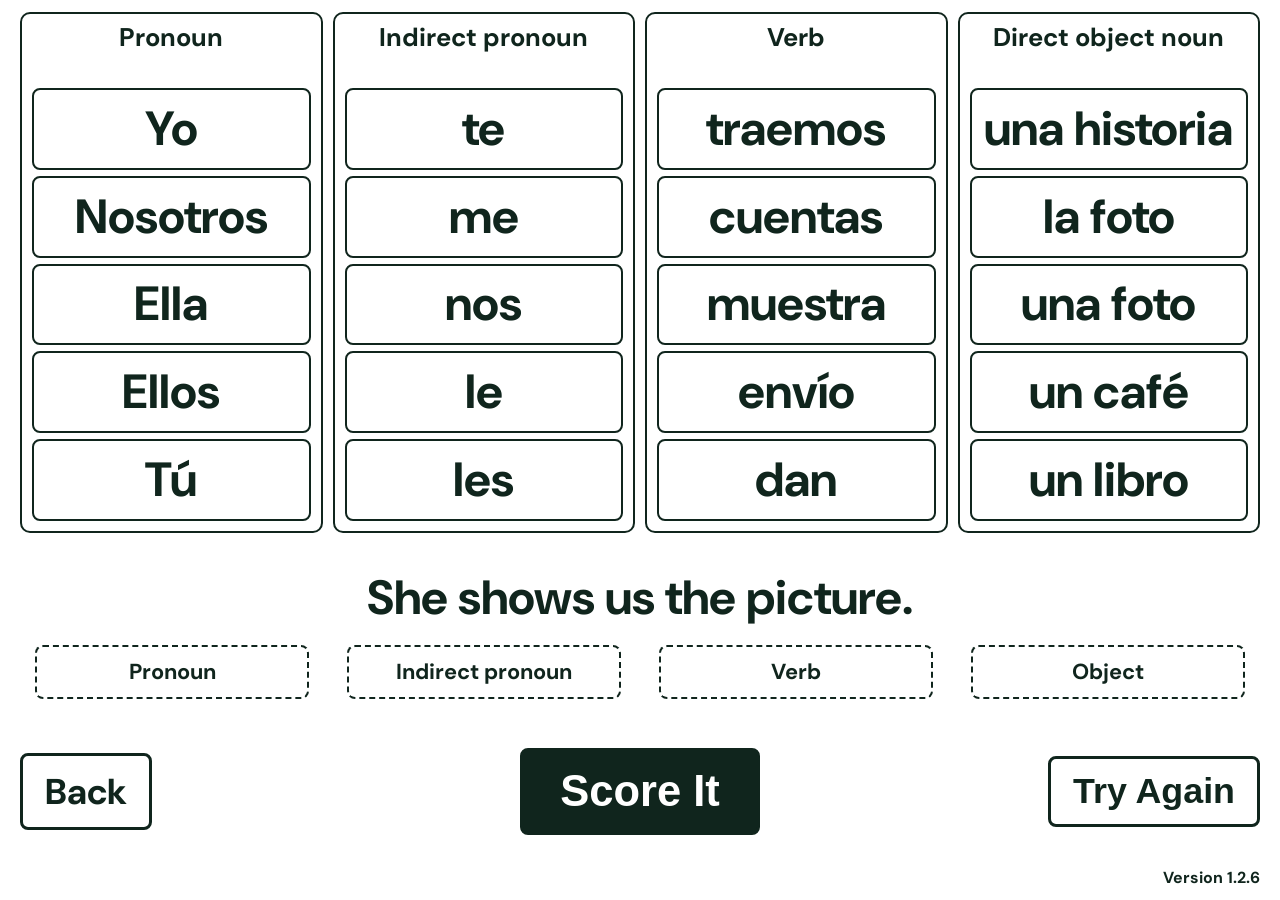
==== exercise2.html @ bd026aa3 "Center Exercise 2 English sentence" ====
<!doctype html>
<html lang="en">
<head>
  <meta charset="utf-8">
  <meta name="viewport" content="width=device-width, initial-scale=1">
  <meta name="theme-color" content="#f8f4ec">
  <title>Exercise 2 · Build Spanish sentences</title>
  <link rel="stylesheet" href="styles.css">
  <link rel="stylesheet" href="exercise2.css">
  <script src="sentences.js" defer></script>
  <script src="exercise2.js" defer></script>
</head>
<body>
  <main>
    <section class="word-bank" aria-label="Spanish word bank">
      <div class="word-column" data-column="subject"><h2>Pronoun</h2><div class="word-list"></div></div>
      <div class="word-column" data-column="indirect"><h2>Indirect pronoun</h2><div class="word-list"></div></div>
      <div class="word-column" data-column="verb"><h2>Verb</h2><div class="word-list"></div></div>
      <div class="word-column" data-column="object"><h2>Direct object noun</h2><div class="word-list"></div></div>
    </section>
    <section id="sentences" class="exercise-sentences" aria-label="English sentences to translate"></section>
    <div class="practice-actions"><a class="action-button secondary back-button" href="index.html">Back</a><button class="action-button" id="check" type="button">Score It</button><button class="action-button" id="next" type="button" hidden>Next Sentence</button><button class="action-button secondary reset-button" id="reset" type="button">Try Again</button></div>
    <output id="score" aria-live="polite"></output>
    <footer class="version">Version 1.2.6</footer>
  </main>
</body>
</html>
---- styles.css ----
@import url('https://fonts.googleapis.com/css2?family=DM+Sans:wght@700&family=Fraunces:opsz,wght@9..144,600&display=swap');
:root{--cream:#fff;--green:#10251d;--line:#516858}*{box-sizing:border-box}body{margin:0;background:var(--cream);color:var(--green);font-family:"DM Sans",Arial,sans-serif;font-weight:700}main{width:100%;padding:24px 32px}.sentence-list{display:grid}article{padding:32px 0 38px;border-bottom:2px solid var(--line)}article:last-child{border-bottom:0}h1,p{font-size:clamp(42px,5vw,58px);line-height:1.25;font-weight:700}h1{margin:0 0 12px;font-family:Fraunces,Georgia,serif}p{margin:0}mark{padding:0;background:transparent;color:var(--green);text-decoration:underline;text-decoration-thickness:.1em;text-underline-offset:.12em}@media(max-width:650px){main{padding:12px 16px}article{padding:26px 0 30px}h1,p{font-size:clamp(37px,9vw,50px)}}
.action-button{display:inline-block;margin:36px 0 48px;padding:20px 30px;border:3px solid var(--green);border-radius:8px;background:var(--green);color:var(--cream);font-size:clamp(34px,4vw,48px);font-weight:700;text-decoration:none}.action-button:hover,.action-button:focus-visible{background:var(--cream);color:var(--green)}
.exercise-links{display:flex;flex-wrap:wrap;gap:18px}
:focus-visible{outline:4px solid #a45b00;outline-offset:3px}
---- exercise2.css ----
main{min-height:100dvh;display:flex;flex-direction:column;padding:12px 20px}
.word-bank{display:grid;grid-template-columns:repeat(4,minmax(0,1fr));gap:10px;flex:1;min-height:340px;margin:0 0 12px}
.word-column{display:flex;flex-direction:column;min-width:0;padding:10px;border:2px solid var(--green);border-radius:10px}
.word-column h2{min-height:2.2em;margin:0 0 8px;font-size:clamp(18px,2vw,26px);line-height:1.1;text-align:center}
.word-list{display:grid;grid-template-rows:repeat(5,minmax(0,1fr));gap:6px;flex:1;min-height:0}
.word,.slot{border:2px solid var(--green);border-radius:8px;background:var(--cream);color:var(--green);font-family:inherit;font-weight:700;text-align:center;cursor:pointer}
.word{width:100%;height:100%;min-height:0;padding:2px 4px;font-size:clamp(28px,3.8vw,48px);line-height:1.05;overflow-wrap:anywhere}
.word:hover,.word:focus-visible,.word.selected,.slot:hover,.slot:focus-visible{background:#dbe8d9}
.word.selected{outline:4px solid #a45b00;outline-offset:0}
.word.used{background:#dbe8d9}
.exercise-sentences{margin-top:16px}
.exercise-sentences,.practice-actions,#score{position:relative;top:12px}
.exercise-sentences article{padding:0;border:0}
.exercise-sentences h2{margin:0 0 22px;font-family:"DM Sans",Arial,sans-serif;font-size:clamp(28px,3.8vw,48px);font-weight:700;line-height:1.05;text-align:center}
.slots{display:grid;grid-template-columns:repeat(4,minmax(0,1fr));gap:8px}
.slot{width:90%;min-height:54px;padding:2px 4px;justify-self:center;font-size:clamp(28px,3.8vw,48px);line-height:1.05;overflow-wrap:anywhere;border-style:dashed}
.slot:not(.filled){font-size:clamp(16px,1.7vw,22px)}
.slot.filled{border-style:solid}
.slot.correct{border-color:#17603a;background:#e1f1e5}
.slot.incorrect{border-color:#922219;background:#fff0ec}
.feedback{display:block;min-height:1.3em;margin-top:6px;font-size:clamp(17px,2vw,22px)}
.feedback.incorrect{color:#922219}
.practice-actions{display:grid;grid-template-columns:1fr auto 1fr;align-items:center;gap:8px;margin-top:14px}
.practice-actions .action-button{margin:0;padding:12px 22px;font-size:clamp(26px,2.8vw,36px);cursor:pointer}
.practice-actions .secondary{background:transparent;color:var(--green)}
.back-button{grid-column:1;justify-self:start}
#check,#next{grid-column:2;grid-row:1;justify-self:center}
#check{min-width:240px;padding:16px 30px;font-size:clamp(32px,3.4vw,44px)}
.reset-button{grid-column:3;justify-self:end}
#score{display:block;min-height:1.4em;margin-top:5px;font-size:clamp(20px,2.4vw,28px)}
.version{margin-top:auto;font-size:16px;text-align:right}
[hidden]{display:none!important}
@media(max-width:650px){main{padding:8px}.word-bank{gap:4px;min-height:300px;margin-bottom:8px}.word-column{padding:4px}.word-column h2{min-height:3.3em;margin-bottom:3px;font-size:clamp(12px,3.2vw,18px)}.word-list{gap:4px}.word{font-size:clamp(18px,4.8vw,27px);padding:1px;line-height:1}.exercise-sentences{margin-top:10px}.exercise-sentences h2{margin-bottom:16px;font-size:clamp(18px,4.8vw,27px)}.slots{gap:4px}.slot{min-height:46px;font-size:clamp(18px,4.8vw,27px)}.slot:not(.filled){font-size:clamp(12px,3vw,16px)}.practice-actions .action-button{font-size:20px;padding:8px 10px}#check{min-width:130px;padding:12px;font-size:24px}.version{font-size:13px}}
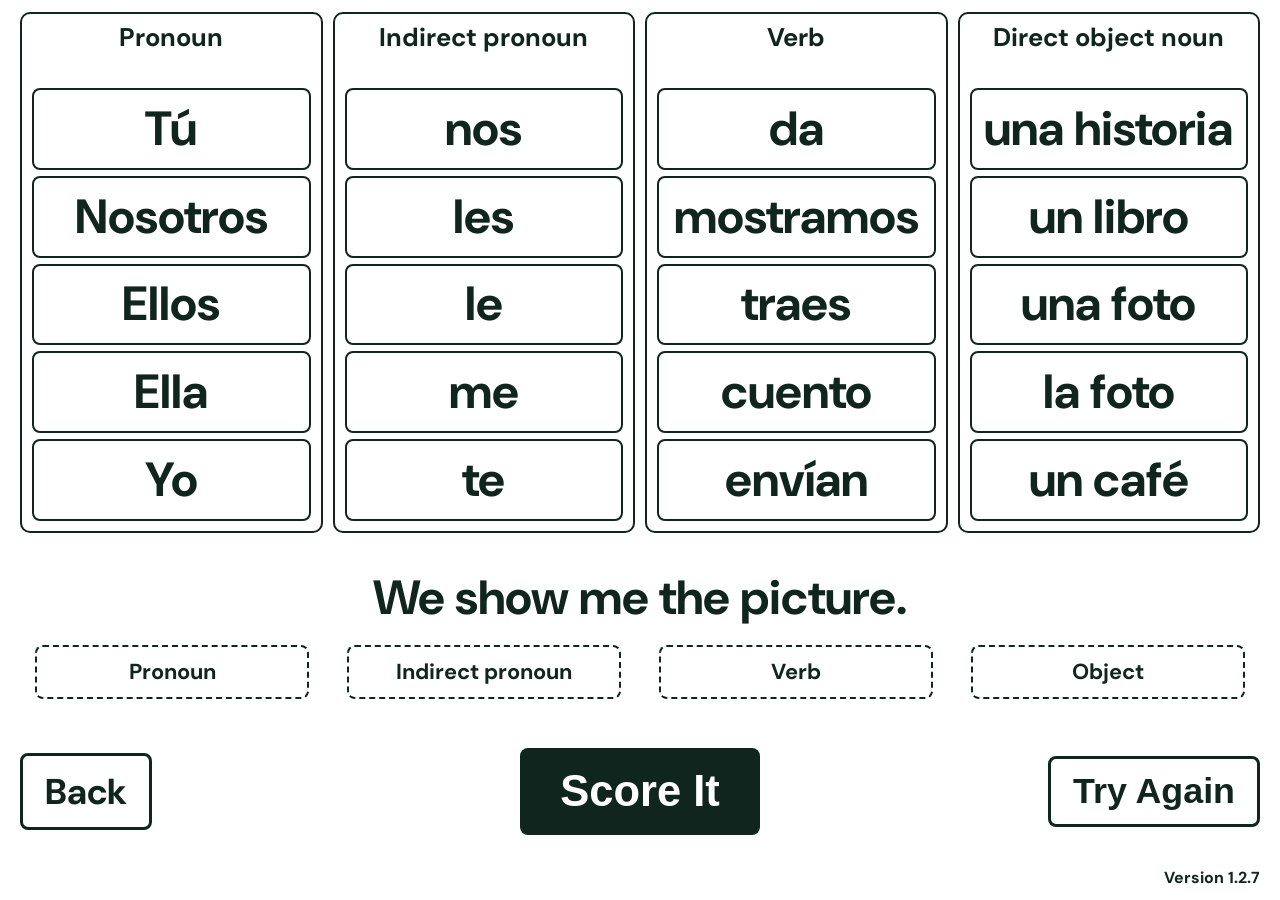
==== commit 3b1da862: "Color Exercise 2 feedback and reveal correct words" ====
--- a/exercise2.html
+++ b/exercise2.html
@@ -21,7 +21,7 @@
     <section id="sentences" class="exercise-sentences" aria-label="English sentences to translate"></section>
     <div class="practice-actions"><a class="action-button secondary back-button" href="index.html">Back</a><button class="action-button" id="check" type="button">Score It</button><button class="action-button" id="next" type="button" hidden>Next Sentence</button><button class="action-button secondary reset-button" id="reset" type="button">Try Again</button></div>
     <output id="score" aria-live="polite"></output>
-    <footer class="version">Version 1.2.6</footer>
+    <footer class="version">Version 1.2.7</footer>
   </main>
 </body>
 </html>
--- a/exercise2.css
+++ b/exercise2.css
@@ -12,6 +12,8 @@
 .exercise-sentences,.practice-actions,#score{position:relative;top:12px}
 .exercise-sentences article{padding:0;border:0}
 .exercise-sentences h2{margin:0 0 22px;font-family:"DM Sans",Arial,sans-serif;font-size:clamp(28px,3.8vw,48px);font-weight:700;line-height:1.05;text-align:center}
+.exercise-sentences h2.correct{color:#17603a}
+.exercise-sentences h2.incorrect{color:#922219}
 .slots{display:grid;grid-template-columns:repeat(4,minmax(0,1fr));gap:8px}
 .slot{width:90%;min-height:54px;padding:2px 4px;justify-self:center;font-size:clamp(28px,3.8vw,48px);line-height:1.05;overflow-wrap:anywhere;border-style:dashed}
 .slot:not(.filled){font-size:clamp(16px,1.7vw,22px)}
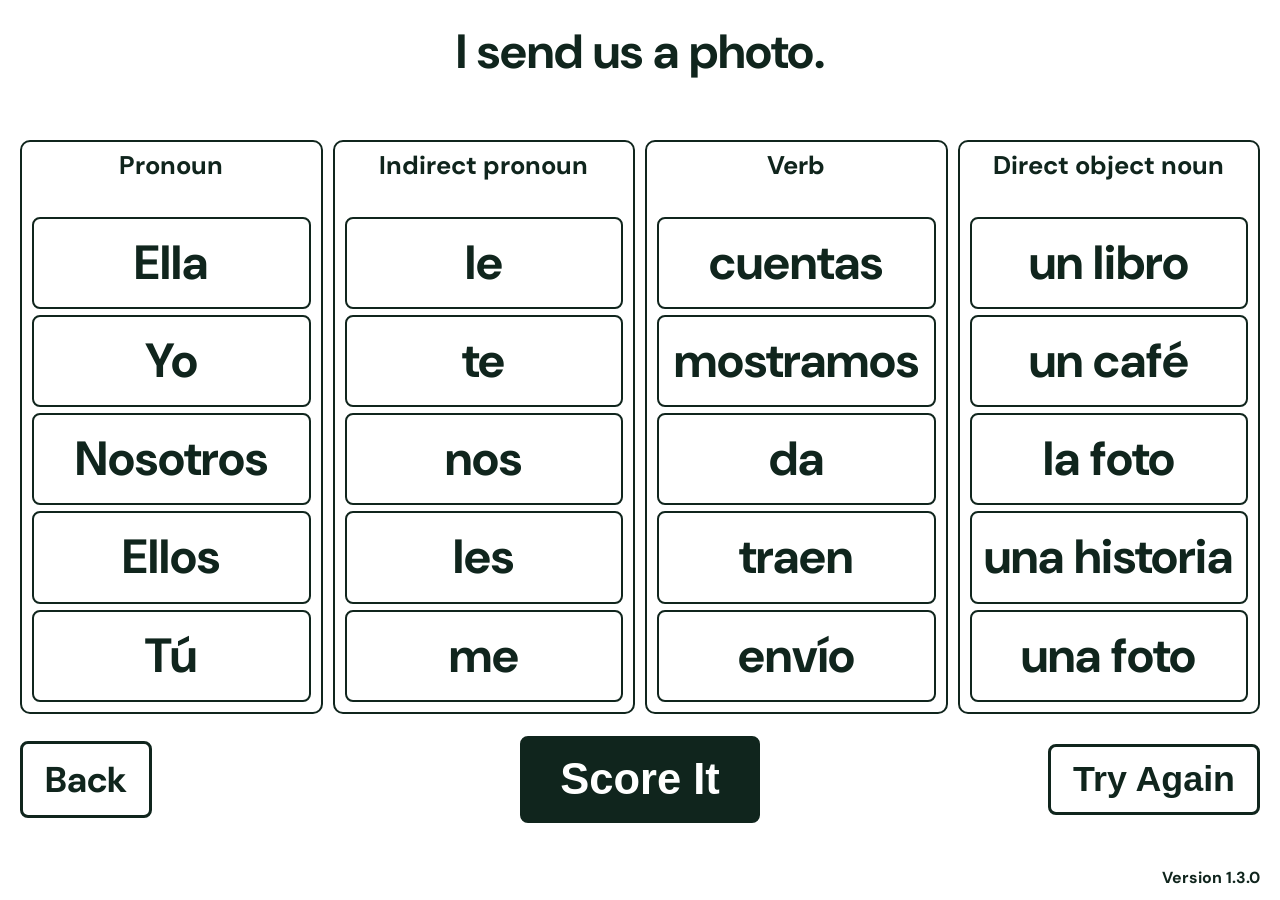
==== commit d8499475: "Use column selections in Exercise 2" ====
--- a/exercise2.html
+++ b/exercise2.html
@@ -12,16 +12,16 @@
 </head>
 <body>
   <main>
+    <section id="sentences" class="exercise-sentences" aria-label="English sentence to translate"></section>
     <section class="word-bank" aria-label="Spanish word bank">
       <div class="word-column" data-column="subject"><h2>Pronoun</h2><div class="word-list"></div></div>
       <div class="word-column" data-column="indirect"><h2>Indirect pronoun</h2><div class="word-list"></div></div>
       <div class="word-column" data-column="verb"><h2>Verb</h2><div class="word-list"></div></div>
       <div class="word-column" data-column="object"><h2>Direct object noun</h2><div class="word-list"></div></div>
     </section>
-    <section id="sentences" class="exercise-sentences" aria-label="English sentences to translate"></section>
     <div class="practice-actions"><a class="action-button secondary back-button" href="index.html">Back</a><button class="action-button" id="check" type="button">Score It</button><button class="action-button" id="next" type="button" hidden>Next Sentence</button><button class="action-button secondary reset-button" id="reset" type="button">Try Again</button></div>
     <output id="score" aria-live="polite"></output>
-    <footer class="version">Version 1.2.7</footer>
+    <footer class="version">Version 1.3.0</footer>
   </main>
 </body>
 </html>
--- a/exercise2.css
+++ b/exercise2.css
@@ -1,28 +1,20 @@
 main{min-height:100dvh;display:flex;flex-direction:column;padding:12px 20px}
-.word-bank{display:grid;grid-template-columns:repeat(4,minmax(0,1fr));gap:10px;flex:1;min-height:340px;margin:0 0 12px}
+.exercise-sentences{padding:14px 0 8px;text-align:center}
+.exercise-sentences h2{margin:0;font-family:"DM Sans",Arial,sans-serif;font-size:clamp(28px,3.8vw,48px);font-weight:700;line-height:1.1}
+.exercise-sentences h2.correct{color:#17603a}
+.exercise-sentences h2.incorrect{color:#922219}
+.feedback{display:block;min-height:1.4em;margin-top:6px;font-size:clamp(18px,2vw,24px)}
+.feedback.incorrect{color:#922219}
+.word-bank{display:grid;grid-template-columns:repeat(4,minmax(0,1fr));gap:10px;flex:1;min-height:340px;margin:14px 0}
 .word-column{display:flex;flex-direction:column;min-width:0;padding:10px;border:2px solid var(--green);border-radius:10px}
 .word-column h2{min-height:2.2em;margin:0 0 8px;font-size:clamp(18px,2vw,26px);line-height:1.1;text-align:center}
 .word-list{display:grid;grid-template-rows:repeat(5,minmax(0,1fr));gap:6px;flex:1;min-height:0}
-.word,.slot{border:2px solid var(--green);border-radius:8px;background:var(--cream);color:var(--green);font-family:inherit;font-weight:700;text-align:center;cursor:pointer}
-.word{width:100%;height:100%;min-height:0;padding:2px 4px;font-size:clamp(28px,3.8vw,48px);line-height:1.05;overflow-wrap:anywhere}
-.word:hover,.word:focus-visible,.word.selected,.slot:hover,.slot:focus-visible{background:#dbe8d9}
-.word.selected{outline:4px solid #a45b00;outline-offset:0}
-.word.used{background:#dbe8d9}
-.exercise-sentences{margin-top:16px}
-.exercise-sentences,.practice-actions,#score{position:relative;top:12px}
-.exercise-sentences article{padding:0;border:0}
-.exercise-sentences h2{margin:0 0 22px;font-family:"DM Sans",Arial,sans-serif;font-size:clamp(28px,3.8vw,48px);font-weight:700;line-height:1.05;text-align:center}
-.exercise-sentences h2.correct{color:#17603a}
-.exercise-sentences h2.incorrect{color:#922219}
-.slots{display:grid;grid-template-columns:repeat(4,minmax(0,1fr));gap:8px}
-.slot{width:90%;min-height:54px;padding:2px 4px;justify-self:center;font-size:clamp(28px,3.8vw,48px);line-height:1.05;overflow-wrap:anywhere;border-style:dashed}
-.slot:not(.filled){font-size:clamp(16px,1.7vw,22px)}
-.slot.filled{border-style:solid}
-.slot.correct{border-color:#17603a;background:#e1f1e5}
-.slot.incorrect{border-color:#922219;background:#fff0ec}
-.feedback{display:block;min-height:1.3em;margin-top:6px;font-size:clamp(17px,2vw,22px)}
-.feedback.incorrect{color:#922219}
-.practice-actions{display:grid;grid-template-columns:1fr auto 1fr;align-items:center;gap:8px;margin-top:14px}
+.word{width:100%;height:100%;min-height:0;padding:2px 4px;border:2px solid var(--green);border-radius:8px;background:var(--cream);color:var(--green);font-family:inherit;font-size:clamp(28px,3.8vw,48px);font-weight:700;line-height:1.05;text-align:center;overflow-wrap:anywhere;cursor:pointer}
+.word:hover,.word:focus-visible{background:#dbe8d9}
+.word.selected{background:#dbe8d9;outline:4px solid #a45b00;outline-offset:0}
+.word.answer{background:#e1f1e5;border-color:#17603a;outline:4px solid #17603a;outline-offset:0}
+.word.incorrect{background:#fff0ec;border-color:#922219;outline-color:#922219}
+.practice-actions{display:grid;grid-template-columns:1fr auto 1fr;align-items:center;gap:8px;margin-top:8px}
 .practice-actions .action-button{margin:0;padding:12px 22px;font-size:clamp(26px,2.8vw,36px);cursor:pointer}
 .practice-actions .secondary{background:transparent;color:var(--green)}
 .back-button{grid-column:1;justify-self:start}
@@ -32,4 +24,4 @@
 #score{display:block;min-height:1.4em;margin-top:5px;font-size:clamp(20px,2.4vw,28px)}
 .version{margin-top:auto;font-size:16px;text-align:right}
 [hidden]{display:none!important}
-@media(max-width:650px){main{padding:8px}.word-bank{gap:4px;min-height:300px;margin-bottom:8px}.word-column{padding:4px}.word-column h2{min-height:3.3em;margin-bottom:3px;font-size:clamp(12px,3.2vw,18px)}.word-list{gap:4px}.word{font-size:clamp(18px,4.8vw,27px);padding:1px;line-height:1}.exercise-sentences{margin-top:10px}.exercise-sentences h2{margin-bottom:16px;font-size:clamp(18px,4.8vw,27px)}.slots{gap:4px}.slot{min-height:46px;font-size:clamp(18px,4.8vw,27px)}.slot:not(.filled){font-size:clamp(12px,3vw,16px)}.practice-actions .action-button{font-size:20px;padding:8px 10px}#check{min-width:130px;padding:12px;font-size:24px}.version{font-size:13px}}
+@media(max-width:650px){main{padding:8px}.exercise-sentences{padding:8px 0 4px}.exercise-sentences h2{font-size:clamp(18px,4.8vw,27px)}.word-bank{gap:4px;min-height:300px;margin:8px 0}.word-column{padding:4px}.word-column h2{min-height:3.3em;margin-bottom:3px;font-size:clamp(12px,3.2vw,18px)}.word-list{gap:4px}.word{font-size:clamp(18px,4.8vw,27px);padding:1px;line-height:1}.practice-actions .action-button{font-size:20px;padding:8px 10px}#check{min-width:130px;padding:12px;font-size:24px}.version{font-size:13px}}
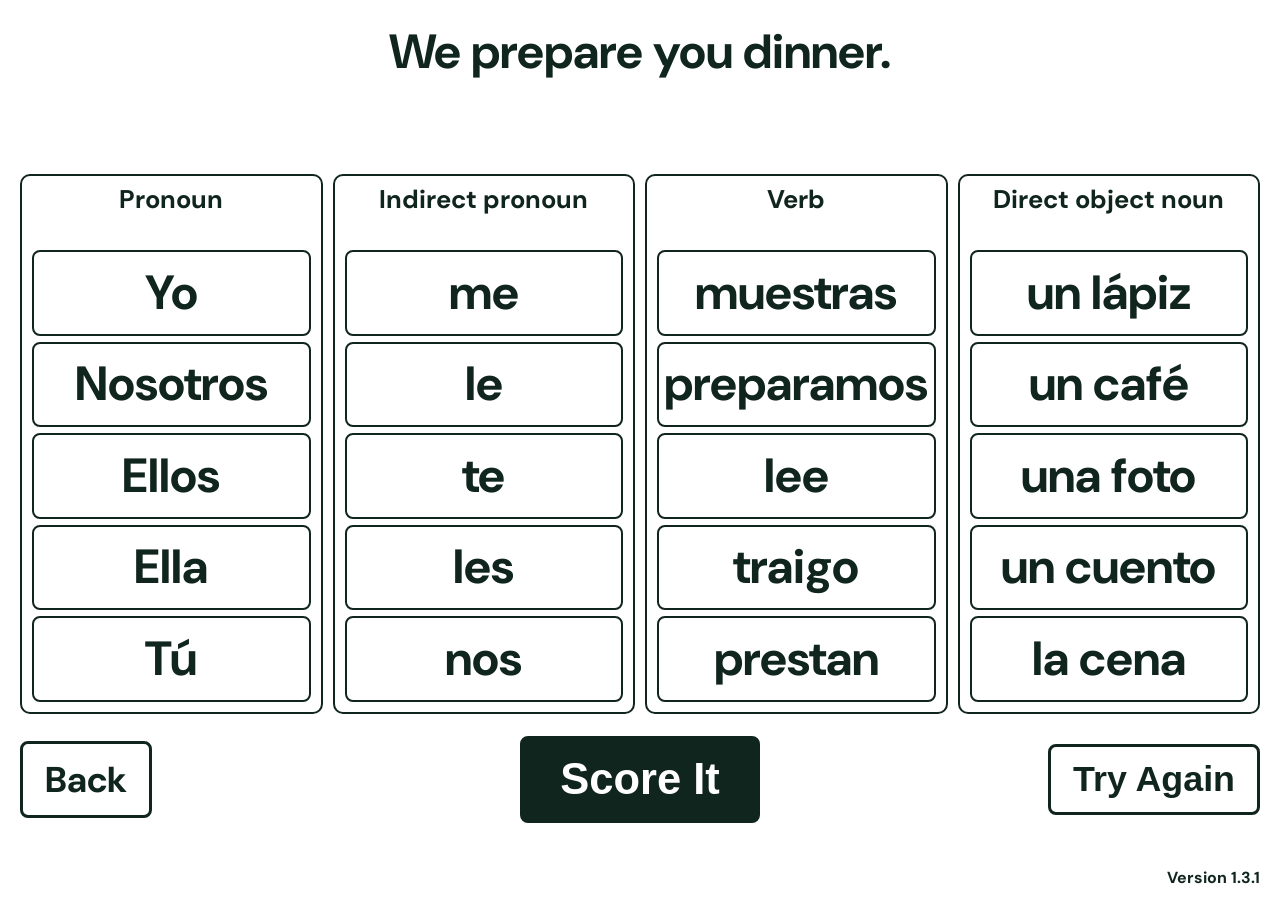
==== commit f9a4a8f6: "Expand beginner sentences and clarify incorrect feedback" ====
--- a/exercise2.html
+++ b/exercise2.html
@@ -21,7 +21,7 @@
     </section>
     <div class="practice-actions"><a class="action-button secondary back-button" href="index.html">Back</a><button class="action-button" id="check" type="button">Score It</button><button class="action-button" id="next" type="button" hidden>Next Sentence</button><button class="action-button secondary reset-button" id="reset" type="button">Try Again</button></div>
     <output id="score" aria-live="polite"></output>
-    <footer class="version">Version 1.3.0</footer>
+    <footer class="version">Version 1.3.1</footer>
   </main>
 </body>
 </html>
--- a/exercise2.css
+++ b/exercise2.css
@@ -3,7 +3,8 @@
 .exercise-sentences h2{margin:0;font-family:"DM Sans",Arial,sans-serif;font-size:clamp(28px,3.8vw,48px);font-weight:700;line-height:1.1}
 .exercise-sentences h2.correct{color:#17603a}
 .exercise-sentences h2.incorrect{color:#922219}
-.feedback{display:block;min-height:1.4em;margin-top:6px;font-size:clamp(18px,2vw,24px)}
+.feedback{display:block;min-height:1.4em;margin-top:6px;font-family:"DM Sans",Arial,sans-serif;font-size:clamp(28px,3.8vw,48px);font-weight:700;line-height:1.1;white-space:pre-line}
+.feedback.correct{color:#17603a}
 .feedback.incorrect{color:#922219}
 .word-bank{display:grid;grid-template-columns:repeat(4,minmax(0,1fr));gap:10px;flex:1;min-height:340px;margin:14px 0}
 .word-column{display:flex;flex-direction:column;min-width:0;padding:10px;border:2px solid var(--green);border-radius:10px}
@@ -24,4 +25,4 @@
 #score{display:block;min-height:1.4em;margin-top:5px;font-size:clamp(20px,2.4vw,28px)}
 .version{margin-top:auto;font-size:16px;text-align:right}
 [hidden]{display:none!important}
-@media(max-width:650px){main{padding:8px}.exercise-sentences{padding:8px 0 4px}.exercise-sentences h2{font-size:clamp(18px,4.8vw,27px)}.word-bank{gap:4px;min-height:300px;margin:8px 0}.word-column{padding:4px}.word-column h2{min-height:3.3em;margin-bottom:3px;font-size:clamp(12px,3.2vw,18px)}.word-list{gap:4px}.word{font-size:clamp(18px,4.8vw,27px);padding:1px;line-height:1}.practice-actions .action-button{font-size:20px;padding:8px 10px}#check{min-width:130px;padding:12px;font-size:24px}.version{font-size:13px}}
+@media(max-width:650px){main{padding:8px}.exercise-sentences{padding:8px 0 4px}.exercise-sentences h2,.feedback{font-size:clamp(18px,4.8vw,27px)}.word-bank{gap:4px;min-height:300px;margin:8px 0}.word-column{padding:4px}.word-column h2{min-height:3.3em;margin-bottom:3px;font-size:clamp(12px,3.2vw,18px)}.word-list{gap:4px}.word{font-size:clamp(18px,4.8vw,27px);padding:1px;line-height:1}.practice-actions .action-button{font-size:20px;padding:8px 10px}#check{min-width:130px;padding:12px;font-size:24px}.version{font-size:13px}}
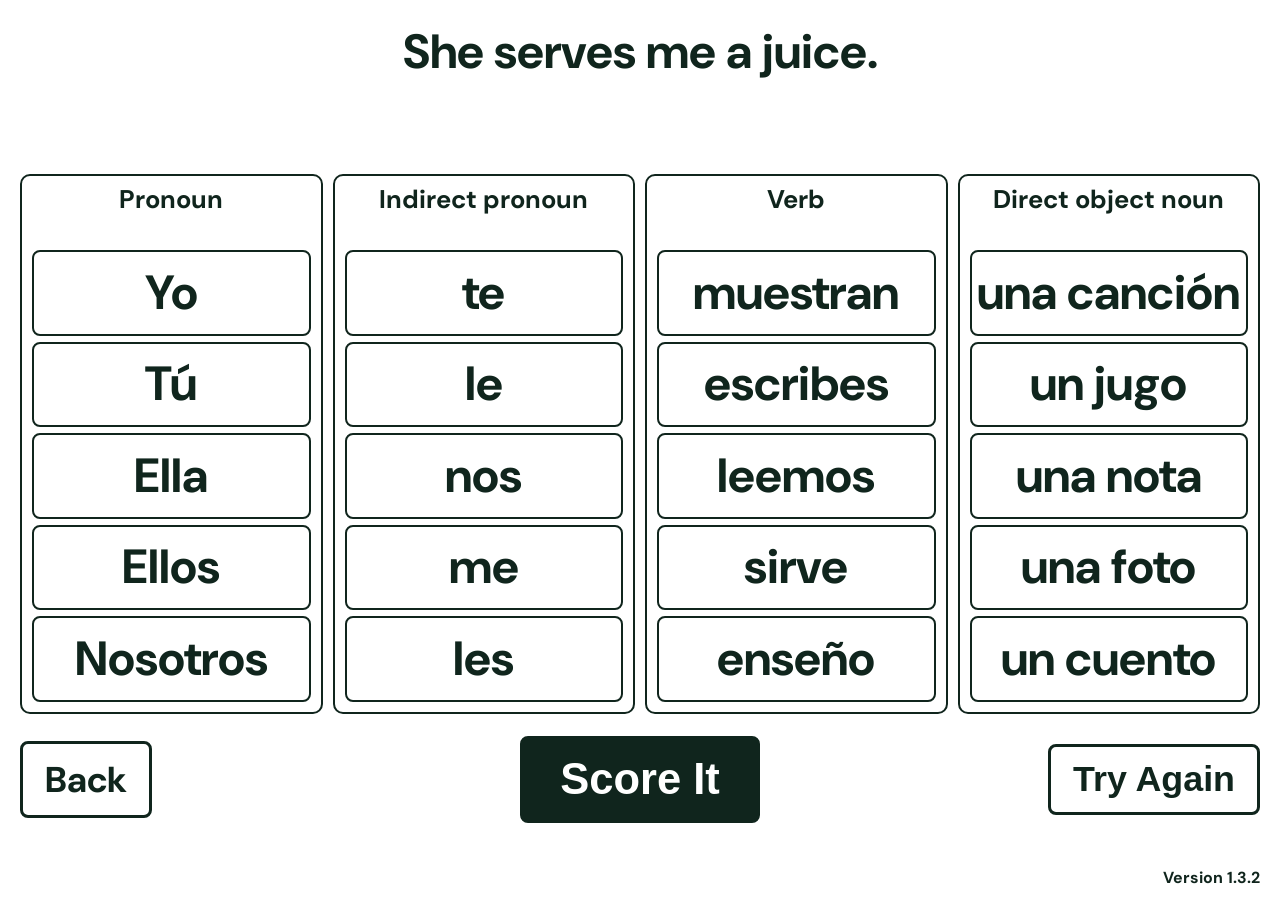
==== commit afe7e683: "Require all four word choices before scoring" ====
--- a/exercise2.html
+++ b/exercise2.html
@@ -21,7 +21,7 @@
     </section>
     <div class="practice-actions"><a class="action-button secondary back-button" href="index.html">Back</a><button class="action-button" id="check" type="button">Score It</button><button class="action-button" id="next" type="button" hidden>Next Sentence</button><button class="action-button secondary reset-button" id="reset" type="button">Try Again</button></div>
     <output id="score" aria-live="polite"></output>
-    <footer class="version">Version 1.3.1</footer>
+    <footer class="version">Version 1.3.2</footer>
   </main>
 </body>
 </html>
--- a/exercise2.css
+++ b/exercise2.css
@@ -6,6 +6,7 @@
 .feedback{display:block;min-height:1.4em;margin-top:6px;font-family:"DM Sans",Arial,sans-serif;font-size:clamp(28px,3.8vw,48px);font-weight:700;line-height:1.1;white-space:pre-line}
 .feedback.correct{color:#17603a}
 .feedback.incorrect{color:#922219}
+.feedback.prompt{font-size:clamp(18px,2vw,24px)}
 .word-bank{display:grid;grid-template-columns:repeat(4,minmax(0,1fr));gap:10px;flex:1;min-height:340px;margin:14px 0}
 .word-column{display:flex;flex-direction:column;min-width:0;padding:10px;border:2px solid var(--green);border-radius:10px}
 .word-column h2{min-height:2.2em;margin:0 0 8px;font-size:clamp(18px,2vw,26px);line-height:1.1;text-align:center}
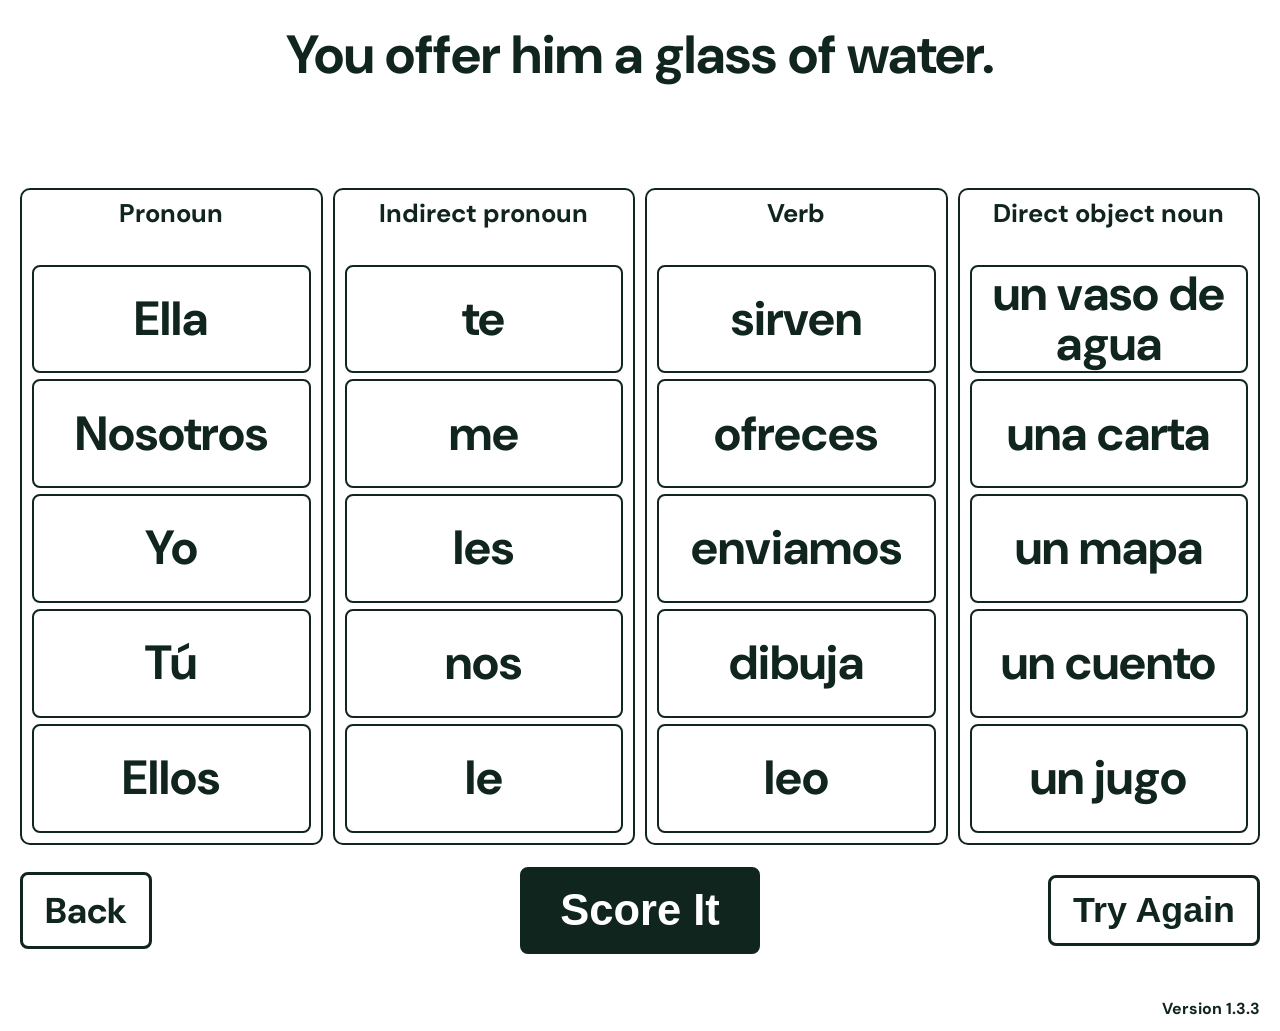
==== commit 51c74517: "Increase Exercise 2 prompt font size" ====
--- a/exercise2.html
+++ b/exercise2.html
@@ -21,7 +21,7 @@
     </section>
     <div class="practice-actions"><a class="action-button secondary back-button" href="index.html">Back</a><button class="action-button" id="check" type="button">Score It</button><button class="action-button" id="next" type="button" hidden>Next Sentence</button><button class="action-button secondary reset-button" id="reset" type="button">Try Again</button></div>
     <output id="score" aria-live="polite"></output>
-    <footer class="version">Version 1.3.2</footer>
+    <footer class="version">Version 1.3.3</footer>
   </main>
 </body>
 </html>
--- a/exercise2.css
+++ b/exercise2.css
@@ -1,9 +1,9 @@
 main{min-height:100dvh;display:flex;flex-direction:column;padding:12px 20px}
 .exercise-sentences{padding:14px 0 8px;text-align:center}
-.exercise-sentences h2{margin:0;font-family:"DM Sans",Arial,sans-serif;font-size:clamp(28px,3.8vw,48px);font-weight:700;line-height:1.1}
+.exercise-sentences h2{margin:0;font-family:"DM Sans",Arial,sans-serif;font-size:clamp(32px,4.2vw,56px);font-weight:700;line-height:1.1}
 .exercise-sentences h2.correct{color:#17603a}
 .exercise-sentences h2.incorrect{color:#922219}
-.feedback{display:block;min-height:1.4em;margin-top:6px;font-family:"DM Sans",Arial,sans-serif;font-size:clamp(28px,3.8vw,48px);font-weight:700;line-height:1.1;white-space:pre-line}
+.feedback{display:block;min-height:1.4em;margin-top:6px;font-family:"DM Sans",Arial,sans-serif;font-size:clamp(32px,4.2vw,56px);font-weight:700;line-height:1.1;white-space:pre-line}
 .feedback.correct{color:#17603a}
 .feedback.incorrect{color:#922219}
 .feedback.prompt{font-size:clamp(18px,2vw,24px)}
@@ -26,4 +26,4 @@
 #score{display:block;min-height:1.4em;margin-top:5px;font-size:clamp(20px,2.4vw,28px)}
 .version{margin-top:auto;font-size:16px;text-align:right}
 [hidden]{display:none!important}
-@media(max-width:650px){main{padding:8px}.exercise-sentences{padding:8px 0 4px}.exercise-sentences h2,.feedback{font-size:clamp(18px,4.8vw,27px)}.word-bank{gap:4px;min-height:300px;margin:8px 0}.word-column{padding:4px}.word-column h2{min-height:3.3em;margin-bottom:3px;font-size:clamp(12px,3.2vw,18px)}.word-list{gap:4px}.word{font-size:clamp(18px,4.8vw,27px);padding:1px;line-height:1}.practice-actions .action-button{font-size:20px;padding:8px 10px}#check{min-width:130px;padding:12px;font-size:24px}.version{font-size:13px}}
+@media(max-width:650px){main{padding:8px}.exercise-sentences{padding:8px 0 4px}.exercise-sentences h2,.feedback{font-size:clamp(20px,5.4vw,31px)}.word-bank{gap:4px;min-height:300px;margin:8px 0}.word-column{padding:4px}.word-column h2{min-height:3.3em;margin-bottom:3px;font-size:clamp(12px,3.2vw,18px)}.word-list{gap:4px}.word{font-size:clamp(18px,4.8vw,27px);padding:1px;line-height:1}.practice-actions .action-button{font-size:20px;padding:8px 10px}#check{min-width:130px;padding:12px;font-size:24px}.version{font-size:13px}}
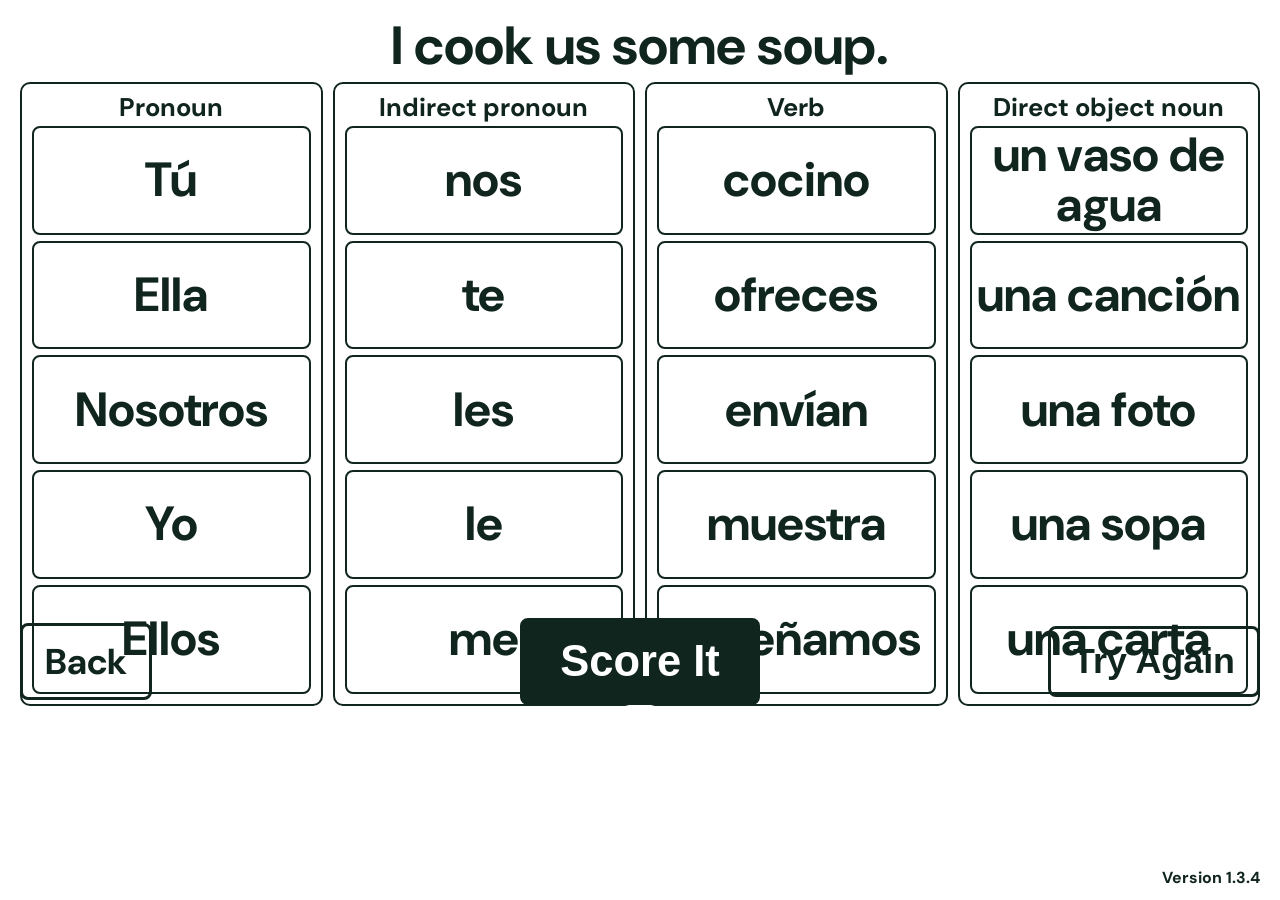
==== commit bf4dcdf4: "Compact Exercise 2 chart to fit viewport" ====
--- a/exercise2.html
+++ b/exercise2.html
@@ -21,7 +21,7 @@
     </section>
     <div class="practice-actions"><a class="action-button secondary back-button" href="index.html">Back</a><button class="action-button" id="check" type="button">Score It</button><button class="action-button" id="next" type="button" hidden>Next Sentence</button><button class="action-button secondary reset-button" id="reset" type="button">Try Again</button></div>
     <output id="score" aria-live="polite"></output>
-    <footer class="version">Version 1.3.3</footer>
+    <footer class="version">Version 1.3.4</footer>
   </main>
 </body>
 </html>
--- a/exercise2.css
+++ b/exercise2.css
@@ -1,15 +1,16 @@
-main{min-height:100dvh;display:flex;flex-direction:column;padding:12px 20px}
-.exercise-sentences{padding:14px 0 8px;text-align:center}
-.exercise-sentences h2{margin:0;font-family:"DM Sans",Arial,sans-serif;font-size:clamp(32px,4.2vw,56px);font-weight:700;line-height:1.1}
+main{height:100dvh;display:flex;flex-direction:column;padding:12px 20px}
+.exercise-sentences{padding:8px 0 0;text-align:center}
+.exercise-sentences h2{margin:0;font-family:"DM Sans",Arial,sans-serif;font-size:clamp(32px,4.2vw,56px);font-weight:700;line-height:1}
 .exercise-sentences h2.correct{color:#17603a}
 .exercise-sentences h2.incorrect{color:#922219}
 .feedback{display:block;min-height:1.4em;margin-top:6px;font-family:"DM Sans",Arial,sans-serif;font-size:clamp(32px,4.2vw,56px);font-weight:700;line-height:1.1;white-space:pre-line}
 .feedback.correct{color:#17603a}
 .feedback.incorrect{color:#922219}
 .feedback.prompt{font-size:clamp(18px,2vw,24px)}
-.word-bank{display:grid;grid-template-columns:repeat(4,minmax(0,1fr));gap:10px;flex:1;min-height:340px;margin:14px 0}
+.feedback:empty{display:none}
+.word-bank{display:grid;grid-template-columns:repeat(4,minmax(0,1fr));gap:10px;flex:1;min-height:0;max-height:520px;margin:8px 0}
 .word-column{display:flex;flex-direction:column;min-width:0;padding:10px;border:2px solid var(--green);border-radius:10px}
-.word-column h2{min-height:2.2em;margin:0 0 8px;font-size:clamp(18px,2vw,26px);line-height:1.1;text-align:center}
+.word-column h2{min-height:1.1em;margin:0 0 4px;font-size:clamp(18px,2vw,26px);line-height:1.1;text-align:center}
 .word-list{display:grid;grid-template-rows:repeat(5,minmax(0,1fr));gap:6px;flex:1;min-height:0}
 .word{width:100%;height:100%;min-height:0;padding:2px 4px;border:2px solid var(--green);border-radius:8px;background:var(--cream);color:var(--green);font-family:inherit;font-size:clamp(28px,3.8vw,48px);font-weight:700;line-height:1.05;text-align:center;overflow-wrap:anywhere;cursor:pointer}
 .word:hover,.word:focus-visible{background:#dbe8d9}
@@ -24,6 +25,7 @@
 #check{min-width:240px;padding:16px 30px;font-size:clamp(32px,3.4vw,44px)}
 .reset-button{grid-column:3;justify-self:end}
 #score{display:block;min-height:1.4em;margin-top:5px;font-size:clamp(20px,2.4vw,28px)}
+#score:empty{display:none}
 .version{margin-top:auto;font-size:16px;text-align:right}
 [hidden]{display:none!important}
-@media(max-width:650px){main{padding:8px}.exercise-sentences{padding:8px 0 4px}.exercise-sentences h2,.feedback{font-size:clamp(20px,5.4vw,31px)}.word-bank{gap:4px;min-height:300px;margin:8px 0}.word-column{padding:4px}.word-column h2{min-height:3.3em;margin-bottom:3px;font-size:clamp(12px,3.2vw,18px)}.word-list{gap:4px}.word{font-size:clamp(18px,4.8vw,27px);padding:1px;line-height:1}.practice-actions .action-button{font-size:20px;padding:8px 10px}#check{min-width:130px;padding:12px;font-size:24px}.version{font-size:13px}}
+@media(max-width:650px){main{padding:8px}.exercise-sentences{padding:6px 0 0}.exercise-sentences h2,.feedback{font-size:clamp(20px,5.4vw,31px)}.word-bank{gap:4px;max-height:470px;margin:6px 0}.word-column{padding:4px}.word-column h2{min-height:3em;margin-bottom:2px;font-size:clamp(12px,3.2vw,18px)}.word-list{gap:4px}.word{font-size:clamp(18px,4.8vw,27px);padding:1px;line-height:1}.practice-actions .action-button{font-size:20px;padding:8px 10px}#check{min-width:130px;padding:12px;font-size:24px}.version{font-size:13px}}
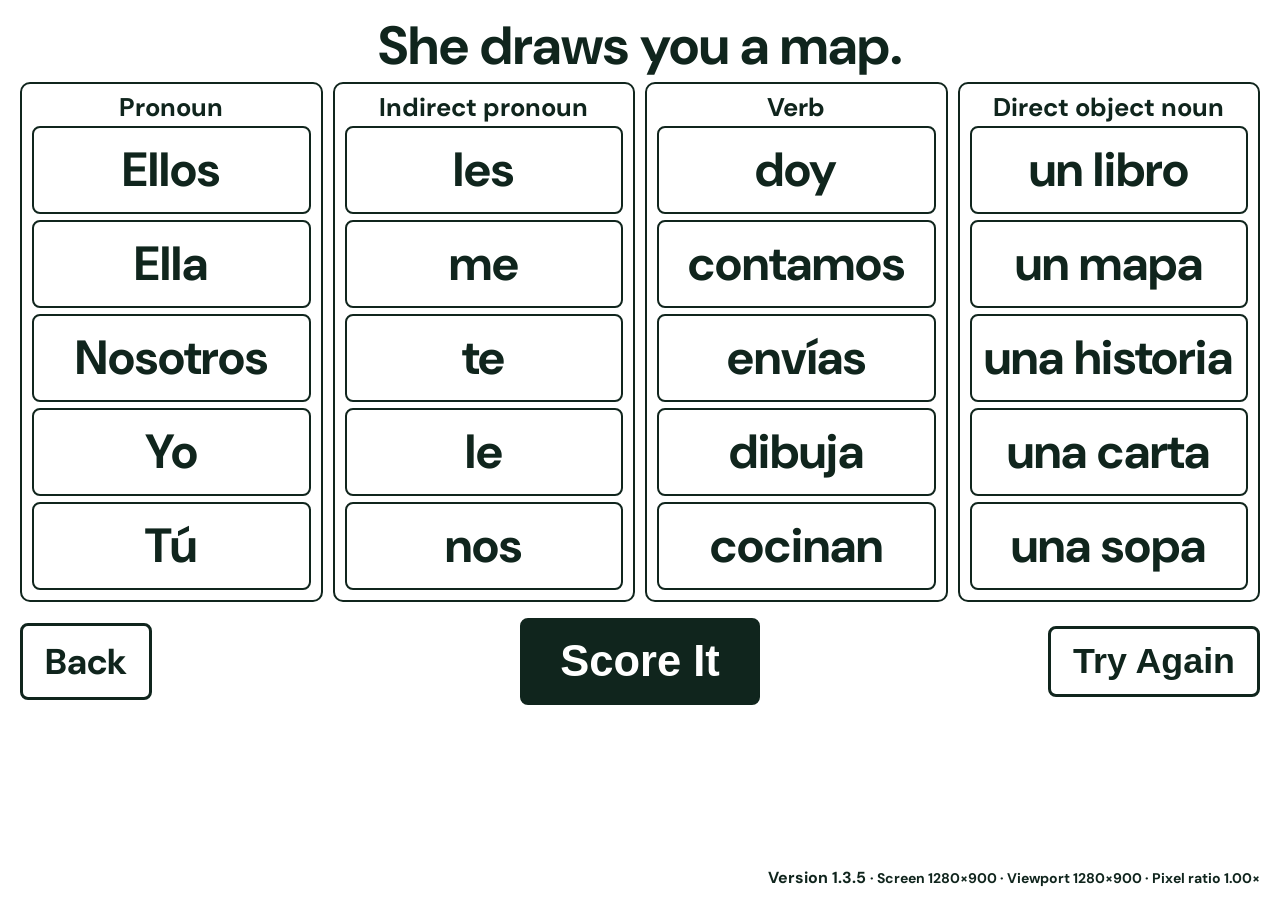
==== commit 4790162c: "Adapt Exercise 2 to viewport and pixel ratio" ====
--- a/exercise2.html
+++ b/exercise2.html
@@ -21,7 +21,7 @@
     </section>
     <div class="practice-actions"><a class="action-button secondary back-button" href="index.html">Back</a><button class="action-button" id="check" type="button">Score It</button><button class="action-button" id="next" type="button" hidden>Next Sentence</button><button class="action-button secondary reset-button" id="reset" type="button">Try Again</button></div>
     <output id="score" aria-live="polite"></output>
-    <footer class="version">Version 1.3.4</footer>
+    <footer class="version">Version 1.3.5 <span id="display-info"></span></footer>
   </main>
 </body>
 </html>
--- a/exercise2.css
+++ b/exercise2.css
@@ -27,5 +27,26 @@
 #score{display:block;min-height:1.4em;margin-top:5px;font-size:clamp(20px,2.4vw,28px)}
 #score:empty{display:none}
 .version{margin-top:auto;font-size:16px;text-align:right}
+#display-info{font-size:14px}
 [hidden]{display:none!important}
 @media(max-width:650px){main{padding:8px}.exercise-sentences{padding:6px 0 0}.exercise-sentences h2,.feedback{font-size:clamp(20px,5.4vw,31px)}.word-bank{gap:4px;max-height:470px;margin:6px 0}.word-column{padding:4px}.word-column h2{min-height:3em;margin-bottom:2px;font-size:clamp(12px,3.2vw,18px)}.word-list{gap:4px}.word{font-size:clamp(18px,4.8vw,27px);padding:1px;line-height:1}.practice-actions .action-button{font-size:20px;padding:8px 10px}#check{min-width:130px;padding:12px;font-size:24px}.version{font-size:13px}}
+html[data-display="compact"] main{padding-top:6px;padding-bottom:6px}
+html[data-display="compact"] .exercise-sentences{padding-top:2px}
+html[data-display="compact"] .word-bank{margin:4px 0}
+html[data-display="compact"] .word-column{padding:6px}
+html[data-display="compact"] .word-column h2{min-height:1.1em;margin-bottom:2px}
+html[data-display="compact"] .word-list{gap:4px}
+html[data-display="compact"] .word{font-size:clamp(22px,3vw,36px)}
+html[data-display="compact"] .practice-actions{margin-top:4px}
+html[data-display="tight"] main{padding:3px 8px}
+html[data-display="tight"] .exercise-sentences{padding:0}
+html[data-display="tight"] .exercise-sentences h2,html[data-display="tight"] .feedback{font-size:clamp(22px,3.8vw,40px)}
+html[data-display="tight"] .word-bank{margin:2px 0;gap:4px}
+html[data-display="tight"] .word-column{padding:3px}
+html[data-display="tight"] .word-column h2{min-height:1.1em;margin-bottom:1px;font-size:clamp(13px,1.7vw,20px)}
+html[data-display="tight"] .word-list{gap:2px}
+html[data-display="tight"] .word{font-size:clamp(18px,3vw,34px)}
+html[data-display="tight"] .practice-actions .action-button{padding:5px 9px;font-size:18px}
+html[data-display="tight"] #check{min-width:120px;padding:7px;font-size:22px}
+html[data-display="tight"] #score{font-size:18px}
+html[data-display="tight"] .version,html[data-display="tight"] #display-info{font-size:11px}
